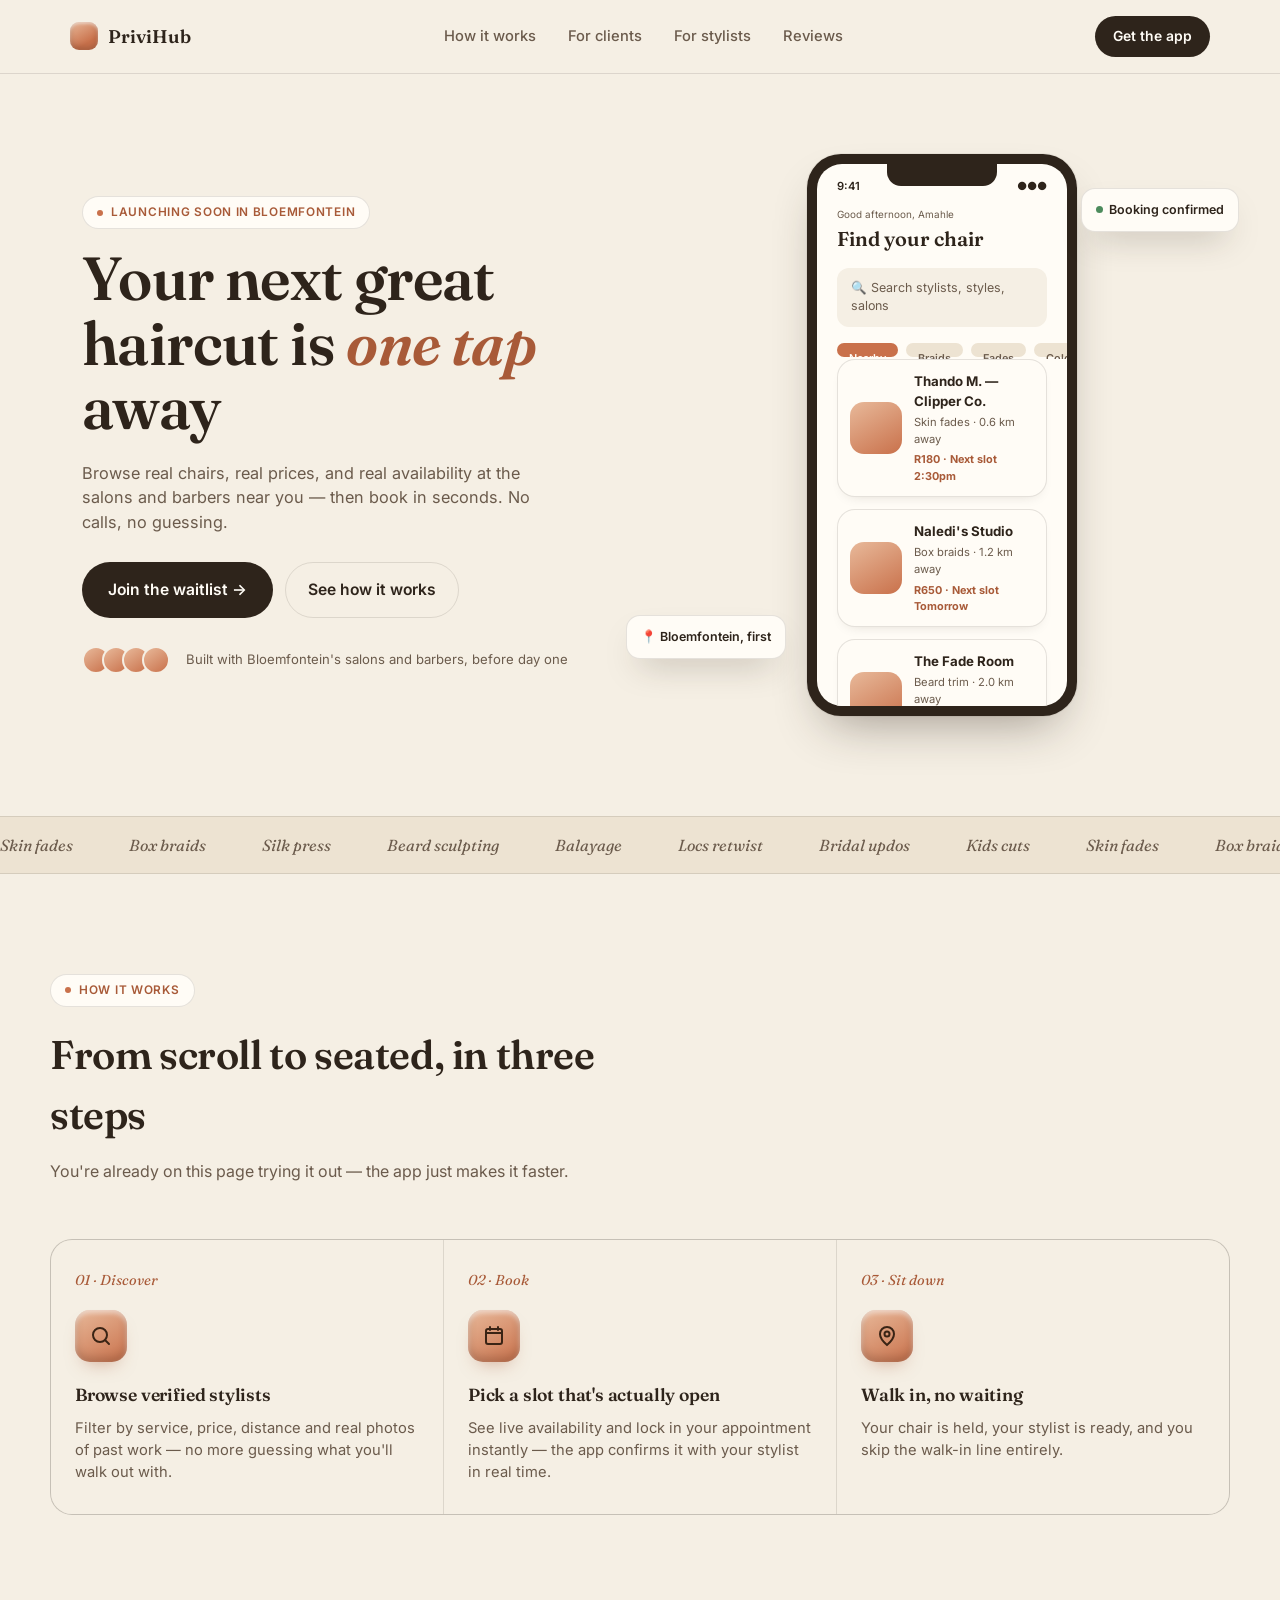
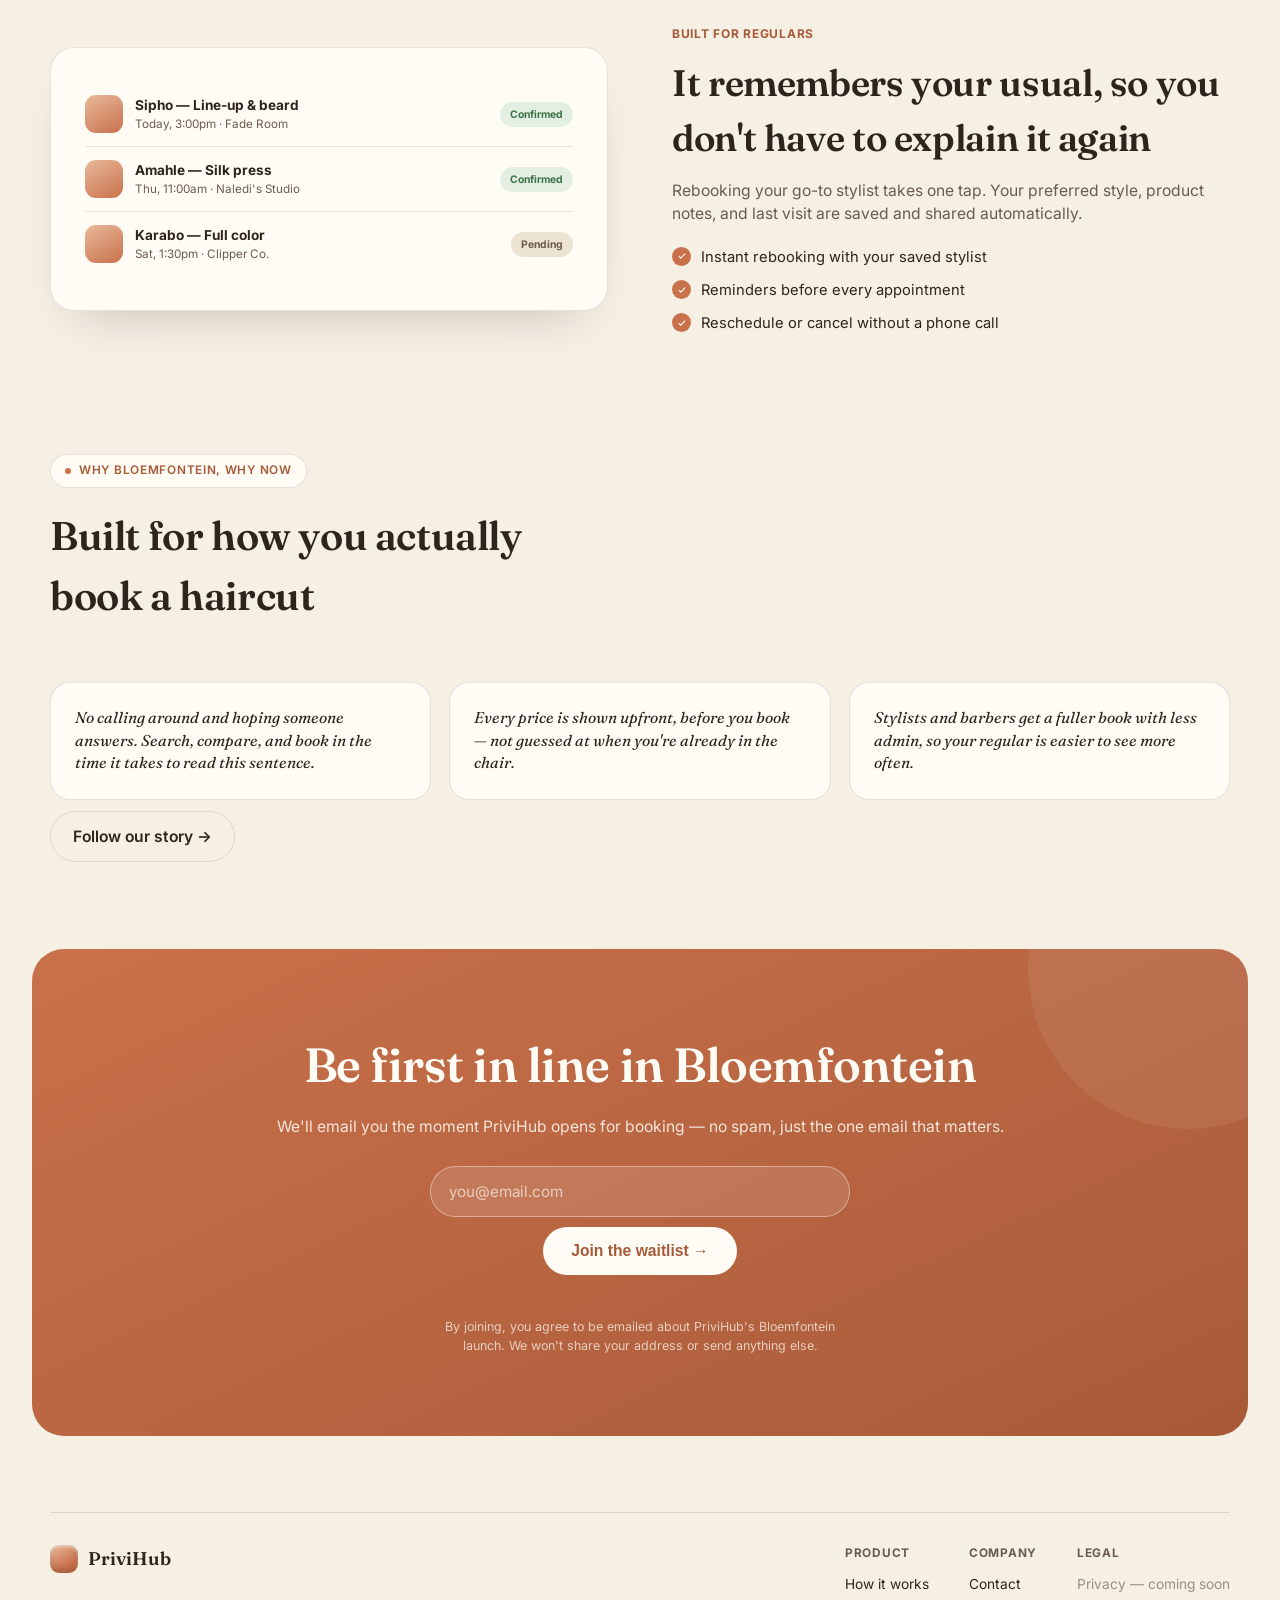
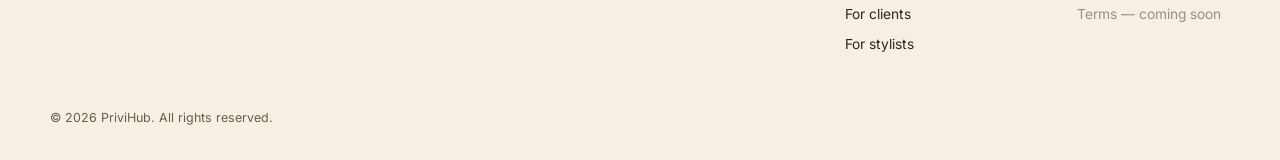
==== index.html @ 1ef3e9f5 "Wire waitlist forms into PriviHub-api instead of Formspree The stylist waitlist form (for-stylists.h" ====
<!DOCTYPE html>
<html lang="en">
<head>
<meta charset="UTF-8">
<meta name="viewport" content="width=device-width, initial-scale=1.0">
<title>PriviHub — Book your chair, on demand</title>
<meta name="description" content="Browse real stylists and barbers near you, see live prices and availability, and book in seconds. Launching soon in Bloemfontein.">
<link rel="canonical" href="https://privihub.app/">
<meta property="og:type" content="website">
<meta property="og:title" content="PriviHub — Book your chair, on demand">
<meta property="og:description" content="Browse real stylists and barbers near you, see live prices and availability, and book in seconds. Launching soon in Bloemfontein.">
<meta property="og:url" content="https://privihub.app/">
<meta property="og:image" content="https://privihub.app/og-image.png">
<meta name="twitter:card" content="summary_large_image">
<meta name="twitter:title" content="PriviHub — Book your chair, on demand">
<meta name="twitter:description" content="Browse real stylists and barbers near you, see live prices and availability, and book in seconds. Launching soon in Bloemfontein.">
<link rel="icon" type="image/svg+xml" href="favicon.svg">
<link rel="stylesheet" href="css/styles.css">
</head>
<body>

<header>
  <nav>
    <a href="index.html" class="logo"><div class="logo-mark"></div>PriviHub</a>
    <div class="nav-links">
      <a href="how-it-works.html">How it works</a>
      <a href="index.html#features">For clients</a>
      <a href="for-stylists.html">For stylists</a>
      <a href="reviews.html">Reviews</a>
    </div>
    <div class="nav-right">
      <a href="index.html#get" class="nav-cta">Get the app</a>
      <button class="nav-toggle" aria-label="Open menu" aria-expanded="false">
        <span></span><span></span><span></span>
      </button>
    </div>
  </nav>
  <div class="mobile-menu">
    <a href="how-it-works.html">How it works</a>
    <a href="index.html#features">For clients</a>
    <a href="for-stylists.html">For stylists</a>
    <a href="reviews.html">Reviews</a>
    <a href="index.html#get" class="nav-cta">Get the app</a>
  </div>
</header>

<section class="hero">
  <div class="hero-copy">
    <div class="eyebrow"><span class="eyebrow-dot"></span>Launching soon in Bloemfontein</div>
    <h1>Your next great haircut is <em>one tap</em> away</h1>
    <p class="lead">Browse real chairs, real prices, and real availability at the salons and barbers near you — then book in seconds. No calls, no guessing.</p>
    <div class="hero-ctas">
      <a href="#get" class="btn-primary">Join the waitlist →</a>
      <a href="how-it-works.html" class="btn-ghost">See how it works</a>
    </div>
    <div class="trust-row">
      <div class="avatars"><span></span><span></span><span></span><span></span></div>
      <span>Built with Bloemfontein's salons and barbers, before day one</span>
    </div>
  </div>

  <div class="hero-visual">
    <div class="phone">
      <div class="phone-screen">
        <div class="phone-notch"></div>
        <div class="phone-status"><span>9:41</span><span>●●●</span></div>
        <div class="app-header">
          <div class="greet">Good afternoon, Amahle</div>
          <div class="name">Find your chair</div>
        </div>
        <div class="app-search">🔍&nbsp;Search stylists, styles, salons</div>
        <div class="cat-row">
          <div class="cat-pill active">Nearby</div>
          <div class="cat-pill">Braids</div>
          <div class="cat-pill">Fades</div>
          <div class="cat-pill">Color</div>
        </div>
        <div class="stylist-card">
          <div class="stylist-thumb"></div>
          <div class="stylist-info">
            <div class="sname">Thando M. — Clipper Co.</div>
            <div class="stag">Skin fades · 0.6 km away</div>
            <div class="srate">R180 · Next slot 2:30pm</div>
          </div>
        </div>
        <div class="stylist-card">
          <div class="stylist-thumb"></div>
          <div class="stylist-info">
            <div class="sname">Naledi's Studio</div>
            <div class="stag">Box braids · 1.2 km away</div>
            <div class="srate">R650 · Next slot Tomorrow</div>
          </div>
        </div>
        <div class="stylist-card">
          <div class="stylist-thumb"></div>
          <div class="stylist-info">
            <div class="sname">The Fade Room</div>
            <div class="stag">Beard trim · 2.0 km away</div>
            <div class="srate">R120 · Next slot 4:00pm</div>
          </div>
        </div>
      </div>
    </div>
    <div class="float-card booked"><span class="dot"></span>Booking confirmed</div>
    <div class="float-card rating">📍 Bloemfontein, first</div>
  </div>
</section>

<div class="ticker-wrap">
  <div class="ticker">
    <span>Skin fades</span><span>Box braids</span><span>Silk press</span><span>Beard sculpting</span><span>Balayage</span><span>Locs retwist</span><span>Bridal updos</span><span>Kids cuts</span>
    <span>Skin fades</span><span>Box braids</span><span>Silk press</span><span>Beard sculpting</span><span>Balayage</span><span>Locs retwist</span><span>Bridal updos</span><span>Kids cuts</span>
  </div>
</div>

<section class="how wrap" id="how">
  <div class="section-head">
    <div class="eyebrow"><span class="eyebrow-dot"></span>How it works</div>
    <h2>From scroll to seated, in three steps</h2>
    <p>You're already on this page trying it out — the app just makes it faster.</p>
  </div>
  <div class="how-grid">
    <div class="how-step">
      <span class="num">01 · Discover</span>
      <div class="clay-icon"><svg viewBox="0 0 24 24" fill="none"><circle cx="11" cy="11" r="7" stroke="#3A2415" stroke-width="2"/><path d="M20 20L16 16" stroke="#3A2415" stroke-width="2" stroke-linecap="round"/></svg></div>
      <h3>Browse verified stylists</h3>
      <p>Filter by service, price, distance and real photos of past work — no more guessing what you'll walk out with.</p>
    </div>
    <div class="how-step">
      <span class="num">02 · Book</span>
      <div class="clay-icon"><svg viewBox="0 0 24 24" fill="none"><rect x="4" y="5" width="16" height="15" rx="2" stroke="#3A2415" stroke-width="2"/><path d="M4 9H20" stroke="#3A2415" stroke-width="2"/><path d="M8 3V6M16 3V6" stroke="#3A2415" stroke-width="2" stroke-linecap="round"/></svg></div>
      <h3>Pick a slot that's actually open</h3>
      <p>See live availability and lock in your appointment instantly — the app confirms it with your stylist in real time.</p>
    </div>
    <div class="how-step">
      <span class="num">03 · Sit down</span>
      <div class="clay-icon"><svg viewBox="0 0 24 24" fill="none"><path d="M12 21C12 21 5 15 5 10a7 7 0 0114 0c0 5-7 11-7 11z" stroke="#3A2415" stroke-width="2"/><circle cx="12" cy="10" r="2.5" stroke="#3A2415" stroke-width="2"/></svg></div>
      <h3>Walk in, no waiting</h3>
      <p>Your chair is held, your stylist is ready, and you skip the walk-in line entirely.</p>
    </div>
  </div>
</section>

<section class="feature-split wrap" id="features">
  <div class="feature-visual">
    <div class="queue-row">
      <div class="queue-avatar"></div>
      <div class="queue-info"><div class="qname">Sipho — Line-up & beard</div><div class="qtime">Today, 3:00pm · Fade Room</div></div>
      <div class="queue-status confirmed">Confirmed</div>
    </div>
    <div class="queue-row">
      <div class="queue-avatar"></div>
      <div class="queue-info"><div class="qname">Amahle — Silk press</div><div class="qtime">Thu, 11:00am · Naledi's Studio</div></div>
      <div class="queue-status confirmed">Confirmed</div>
    </div>
    <div class="queue-row">
      <div class="queue-avatar"></div>
      <div class="queue-info"><div class="qname">Karabo — Full color</div><div class="qtime">Sat, 1:30pm · Clipper Co.</div></div>
      <div class="queue-status">Pending</div>
    </div>
  </div>
  <div class="feature-text">
    <span class="tag">Built for regulars</span>
    <h2>It remembers your usual, so you don't have to explain it again</h2>
    <p>Rebooking your go-to stylist takes one tap. Your preferred style, product notes, and last visit are saved and shared automatically.</p>
    <ul class="check-list">
      <li><span class="tick"><svg viewBox="0 0 24 24" fill="none"><path d="M5 13l4 4L19 7" stroke="white" stroke-width="2.5" stroke-linecap="round" stroke-linejoin="round"/></svg></span>Instant rebooking with your saved stylist</li>
      <li><span class="tick"><svg viewBox="0 0 24 24" fill="none"><path d="M5 13l4 4L19 7" stroke="white" stroke-width="2.5" stroke-linecap="round" stroke-linejoin="round"/></svg></span>Reminders before every appointment</li>
      <li><span class="tick"><svg viewBox="0 0 24 24" fill="none"><path d="M5 13l4 4L19 7" stroke="white" stroke-width="2.5" stroke-linecap="round" stroke-linejoin="round"/></svg></span>Reschedule or cancel without a phone call</li>
    </ul>
  </div>
</section>

<section class="testimonials wrap">
  <div class="section-head">
    <div class="eyebrow"><span class="eyebrow-dot"></span>Why Bloemfontein, why now</div>
    <h2>Built for how you actually book a haircut</h2>
  </div>
  <div class="test-grid">
    <div class="test-card">
      <div class="quote">No calling around and hoping someone answers. Search, compare, and book in the time it takes to read this sentence.</div>
    </div>
    <div class="test-card">
      <div class="quote">Every price is shown upfront, before you book — not guessed at when you're already in the chair.</div>
    </div>
    <div class="test-card">
      <div class="quote">Stylists and barbers get a fuller book with less admin, so your regular is easier to see more often.</div>
    </div>
  </div>
  <div style="margin-top:24px;"><a href="reviews.html" class="btn-ghost">Follow our story →</a></div>
</section>

<section class="final-cta" id="get">
  <h2>Be first in line in Bloemfontein</h2>
  <p>We'll email you the moment PriviHub opens for booking — no spam, just the one email that matters.</p>
  <form class="waitlist-form" data-waitlist-form="api-customer" action="" method="POST">
    <label class="sr-only" for="wl-email-home">Email address</label>
    <input type="email" id="wl-email-home" name="email" placeholder="you@email.com" required>
    <button type="submit" class="btn-white">Join the waitlist →</button>
  </form>
  <p class="form-status" data-waitlist-status role="status" aria-live="polite"></p>
  <p class="form-note">By joining, you agree to be emailed about PriviHub's Bloemfontein launch. We won't share your address or send anything else.</p>
</section>

<footer>
  <div class="footer-grid">
    <a href="index.html" class="logo"><div class="logo-mark"></div>PriviHub</a>
    <div class="footer-cols">
      <div class="footer-col">
        <h4>Product</h4>
        <a href="how-it-works.html">How it works</a>
        <a href="index.html#features">For clients</a>
        <a href="for-stylists.html">For stylists</a>
      </div>
      <div class="footer-col">
        <h4>Company</h4>
        <a href="mailto:hello@privihub.app">Contact</a>
      </div>
      <div class="footer-col">
        <h4>Legal</h4>
        <span class="footer-soon">Privacy — coming soon</span>
        <span class="footer-soon">Terms — coming soon</span>
      </div>
    </div>
  </div>
  <p class="footer-copy">© 2026 PriviHub. All rights reserved.</p>
</footer>

<script src="js/main.js"></script>
</body>
</html>
---- css/styles.css ----
@import url('https://fonts.googleapis.com/css2?family=Fraunces:opsz,wght@9..144,400;9..144,500;9..144,600;9..144,700&family=Inter:wght@400;500;600;700&display=swap');

:root{
  --cream: #F5EFE4;
  --cream-deep: #EDE3D2;
  --terracotta: #C9714B;
  --terracotta-deep: #A85A38;
  --clay-light: #E8B99A;
  --ink: #2E241B;
  --ink-soft: #6B5B4C;
  --line: rgba(46,36,27,0.12);
  --white: #FFFCF6;
}

*{box-sizing:border-box; margin:0; padding:0;}
html{scroll-behavior:smooth;}
body{
  background:var(--cream);
  color:var(--ink);
  font-family:'Inter', sans-serif;
  line-height:1.5;
  overflow-x:hidden;
}
h1,h2,h3, .display{
  font-family:'Fraunces', serif;
  font-weight:600;
  letter-spacing:-0.01em;
  color:var(--ink);
}
a{color:inherit; text-decoration:none;}
img{max-width:100%; display:block;}
.wrap{max-width:1180px; margin:0 auto; padding:0 24px;}
section{position:relative;}
@media (min-width:640px){ .wrap{padding:0 32px;} }

/* ---------- NAV ---------- */
header{
  position:sticky; top:0; z-index:60;
  background:rgba(245,239,228,0.92);
  backdrop-filter:blur(10px);
  border-bottom:1px solid var(--line);
}
nav{
  display:flex; align-items:center; justify-content:space-between;
  padding:16px 20px; max-width:1180px; margin:0 auto;
}
.logo{
  display:flex; align-items:center; gap:10px;
  font-family:'Fraunces', serif; font-weight:600; font-size:1.15rem;
}
.logo-mark{
  width:28px; height:28px; border-radius:9px; flex-shrink:0;
  background:linear-gradient(150deg, var(--clay-light), var(--terracotta) 70%);
  box-shadow: inset 0 -3px 6px rgba(0,0,0,0.18), inset 0 2px 3px rgba(255,255,255,0.5);
}
.nav-links{display:flex; gap:32px; font-size:0.92rem; font-weight:500; color:var(--ink-soft);}
.nav-links a:hover{color:var(--ink);}
.nav-links a.active{color:var(--terracotta-deep);}
.nav-cta{
  background:var(--ink); color:var(--white);
  padding:10px 18px; border-radius:100px;
  font-size:0.87rem; font-weight:600; white-space:nowrap;
}
.nav-right{display:flex; align-items:center; gap:14px;}

.nav-toggle{
  display:flex; flex-direction:column; justify-content:center; gap:5px;
  width:38px; height:38px; border:1px solid var(--line); border-radius:10px;
  background:var(--white); cursor:pointer; padding:0;
}
.nav-toggle span{
  display:block; width:16px; height:2px; background:var(--ink); margin:0 auto;
  transition:transform .2s ease, opacity .2s ease;
}
.nav-toggle.open span:nth-child(1){transform:translateY(7px) rotate(45deg);}
.nav-toggle.open span:nth-child(2){opacity:0;}
.nav-toggle.open span:nth-child(3){transform:translateY(-7px) rotate(-45deg);}

.mobile-menu{
  display:none; position:fixed; inset:0; top:65px; z-index:55;
  background:var(--cream); padding:28px 24px;
  flex-direction:column; gap:4px;
}
.mobile-menu.open{display:flex;}
.mobile-menu a{
  font-family:'Fraunces', serif; font-size:1.5rem; padding:14px 4px;
  border-bottom:1px solid var(--line); color:var(--ink);
}
.mobile-menu .nav-cta{
  margin-top:20px; text-align:center; font-family:'Inter',sans-serif;
}

@media (min-width:860px){
  .nav-links{display:flex;}
  .nav-toggle{display:none;}
  .mobile-menu{display:none !important;}
}
@media (max-width:859px){
  .nav-links{display:none;}
}

/* ---------- SHARED BUTTONS ---------- */
.btn-primary{
  background:var(--ink); color:var(--white);
  padding:15px 26px; border-radius:100px;
  font-weight:600; font-size:0.98rem;
  display:inline-flex; align-items:center; gap:8px;
  transition:transform .15s ease, background .15s ease;
  border:none; cursor:pointer;
}
.btn-primary:hover{ background:var(--terracotta-deep); transform:translateY(-1px);}
.btn-ghost{
  background:transparent; color:var(--ink);
  padding:15px 22px; border-radius:100px;
  font-weight:600; font-size:0.98rem;
  border:1.5px solid var(--line);
  transition:border-color .15s ease, background .15s ease;
}
.btn-ghost:hover{ border-color:var(--terracotta); background:var(--white); }
.btn-white{
  background:var(--white); color:var(--terracotta-deep);
  padding:15px 28px; border-radius:100px; font-weight:700; font-size:0.98rem;
  transition:transform .15s ease; display:inline-block;
}
.btn-white:hover{transform:translateY(-1px);}
.btn-outline-white{
  background:transparent; color:var(--white); border:1.5px solid rgba(255,255,255,0.5);
  padding:15px 26px; border-radius:100px; font-weight:600; font-size:0.98rem; display:inline-block;
}

/* ---------- EYEBROW / SECTION HEAD ---------- */
.eyebrow{
  display:inline-flex; align-items:center; gap:8px;
  font-size:0.74rem; font-weight:600; letter-spacing:0.06em; text-transform:uppercase;
  color:var(--terracotta-deep);
  background:var(--white);
  border:1px solid var(--line);
  padding:7px 14px; border-radius:100px;
  margin-bottom:18px;
}
.eyebrow-dot{width:6px; height:6px; border-radius:50%; background:var(--terracotta); flex-shrink:0;}
.section-head{max-width:560px; margin-bottom:44px;}
.section-head h2{font-size:clamp(1.7rem, 4vw, 2.5rem); margin-bottom:14px;}
.section-head p{color:var(--ink-soft); font-size:1rem;}
@media (min-width:640px){ .section-head{margin-bottom:56px;} }

/* ---------- HERO (index) ---------- */
.hero{
  padding:48px 20px 32px;
  display:grid; grid-template-columns:1fr; gap:36px; align-items:center;
  max-width:1180px; margin:0 auto;
}
.hero h1{
  font-size:clamp(2.1rem, 7vw, 3.8rem);
  line-height:1.06;
  margin-bottom:20px;
}
.hero h1 em{ font-style:italic; color:var(--terracotta-deep); }
.hero p.lead{
  font-size:1.02rem; color:var(--ink-soft); max-width:460px; margin-bottom:28px;
}
.hero-ctas{display:flex; gap:12px; flex-wrap:wrap; margin-bottom:26px;}
.trust-row{ display:flex; gap:16px; align-items:center; color:var(--ink-soft); font-size:0.82rem; flex-wrap:wrap;}
.avatars{display:flex;}
.avatars span{
  width:28px; height:28px; border-radius:50%;
  border:2px solid var(--cream);
  margin-left:-8px;
  background:linear-gradient(145deg, var(--clay-light), var(--terracotta));
}
.avatars span:first-child{margin-left:0;}

.hero-visual{position:relative; display:flex; justify-content:center;}
.phone{
  width:230px; max-width:78vw; background:var(--ink); border-radius:34px;
  padding:10px; box-shadow:0 24px 50px -20px rgba(46,36,27,0.45), 0 0 0 1px rgba(46,36,27,0.06);
}
.phone-screen{
  background:var(--white); border-radius:25px; overflow:hidden;
  aspect-ratio:9/19.5; position:relative; display:flex; flex-direction:column;
}
.phone-status{
  display:flex; justify-content:space-between; padding:12px 18px 4px;
  font-size:0.62rem; font-weight:600; color:var(--ink);
}
.app-header{padding:4px 18px 10px;}
.app-header .greet{font-size:0.62rem; color:var(--ink-soft); margin-bottom:2px;}
.app-header .name{font-family:'Fraunces',serif; font-size:1.05rem; font-weight:600;}
.app-search{
  margin:0 18px 12px; background:var(--cream); border-radius:12px;
  padding:9px 12px; font-size:0.66rem; color:var(--ink-soft);
  display:flex; align-items:center; gap:6px;
}
.cat-row{display:flex; gap:6px; padding:0 18px 12px; overflow:hidden;}
.cat-pill{
  font-size:0.58rem; font-weight:600; padding:6px 10px; border-radius:100px;
  background:var(--cream-deep); color:var(--ink-soft); white-space:nowrap;
}
.cat-pill.active{background:var(--terracotta); color:var(--white);}
.stylist-card{
  margin:0 18px 9px; background:var(--white); border:1px solid var(--line);
  border-radius:15px; padding:10px; display:flex; gap:10px; align-items:center;
  box-shadow:0 6px 14px -10px rgba(46,36,27,0.25);
}
.stylist-thumb{
  width:42px; height:42px; border-radius:11px; flex-shrink:0;
  background:linear-gradient(150deg, var(--clay-light), var(--terracotta));
}
.stylist-info .sname{font-size:0.68rem; font-weight:700;}
.stylist-info .stag{font-size:0.58rem; color:var(--ink-soft); margin-top:2px;}
.stylist-info .srate{font-size:0.56rem; color:var(--terracotta-deep); font-weight:700; margin-top:4px;}
.phone-notch{
  position:absolute; top:0; left:50%; transform:translateX(-50%);
  width:90px; height:18px; background:var(--ink); border-radius:0 0 14px 14px;
}
.float-card{
  position:absolute; background:var(--white); border-radius:14px;
  padding:9px 12px; box-shadow:0 16px 34px -14px rgba(46,36,27,0.35);
  border:1px solid var(--line); font-size:0.66rem; font-weight:600;
  display:flex; align-items:center; gap:6px;
}
.float-card.booked{ top:6%; right:0%; }
.float-card.booked .dot{width:7px; height:7px; border-radius:50%; background:#4C8B5C;}
.float-card.rating{ bottom:10%; left:0%; }

@media (min-width:860px){
  .hero{grid-template-columns:1.05fr 0.95fr; padding:80px 32px 40px; gap:40px;}
  .hero-ctas{margin-bottom:28px;}
  .phone{width:270px;}
  .phone-status{padding:14px 20px 6px; font-size:0.7rem;}
  .app-header{padding:6px 20px 14px;}
  .app-header .name{font-size:1.25rem;}
  .app-search{margin:0 20px 16px; padding:11px 14px; font-size:0.78rem;}
  .cat-row{padding:0 20px 16px; gap:8px;}
  .cat-pill{font-size:0.68rem; padding:7px 12px;}
  .stylist-card{margin:0 20px 12px; padding:12px; border-radius:18px; gap:12px;}
  .stylist-thumb{width:52px; height:52px; border-radius:14px;}
  .stylist-info .sname{font-size:0.83rem;}
  .stylist-info .stag{font-size:0.7rem;}
  .stylist-info .srate{font-size:0.68rem;}
  .phone-notch{width:110px; height:22px;}
  .float-card{padding:12px 14px; font-size:0.78rem;}
  .float-card.booked{right:-8%;}
  .float-card.rating{left:-12%;}
}
@media (max-width:859px){ .float-card{display:none;} }

/* ---------- PAGE HERO (sub-pages) ---------- */
.page-hero{
  padding:56px 20px 40px; text-align:left; max-width:1180px; margin:0 auto;
}
.page-hero h1{font-size:clamp(2rem, 6vw, 3.1rem); margin-bottom:16px; max-width:680px;}
.page-hero p{color:var(--ink-soft); font-size:1.02rem; max-width:520px;}
@media (min-width:860px){ .page-hero{padding:76px 32px 48px;} }

/* ---------- TICKER ---------- */
.ticker-wrap{
  border-top:1px solid var(--line); border-bottom:1px solid var(--line);
  padding:16px 0; margin-top:44px; overflow:hidden; background:var(--cream-deep);
}
.ticker{display:flex; gap:40px; white-space:nowrap; animation:scroll 26s linear infinite; width:max-content;}
.ticker span{font-family:'Fraunces',serif; font-size:0.92rem; color:var(--ink-soft); font-style:italic;}
@keyframes scroll{ from{transform:translateX(0);} to{transform:translateX(-50%);} }
@media (min-width:640px){ .ticker-wrap{margin-top:60px;} .ticker{gap:56px;} .ticker span{font-size:1rem;} }
@media (prefers-reduced-motion: reduce){ .ticker{animation:none;} }

/* ---------- HOW IT WORKS ---------- */
.how{padding:64px 0 56px;}
.how-grid{
  display:grid; grid-template-columns:1fr; gap:1px;
  background:var(--line); border-radius:22px; overflow:hidden; border:1px solid var(--line);
}
.how-step{ background:var(--cream); padding:30px 24px; }
.how-step .num{
  font-family:'Fraunces', serif; font-style:italic; font-size:0.9rem;
  color:var(--terracotta-deep); margin-bottom:18px; display:block;
}
.clay-icon{
  width:52px; height:52px; border-radius:15px; margin-bottom:20px;
  display:flex; align-items:center; justify-content:center;
  background:linear-gradient(150deg, var(--clay-light) 0%, var(--terracotta) 100%);
  box-shadow: inset 0 -5px 10px rgba(0,0,0,0.16), inset 0 3px 5px rgba(255,255,255,0.55), 0 10px 18px -10px rgba(169,90,56,0.5);
}
.clay-icon svg{width:24px; height:24px;}
.how-step h3{font-size:1.1rem; margin-bottom:9px;}
.how-step p{color:var(--ink-soft); font-size:0.92rem;}
@media (min-width:640px){ .how{padding:100px 0 90px;} }
@media (min-width:800px){ .how-grid{grid-template-columns:repeat(3,1fr);} }

/* ---------- FEATURE SPLIT ---------- */
.feature-split{
  padding:16px 0 64px;
  display:grid; grid-template-columns:1fr; gap:32px; align-items:center;
}
.feature-split.reverse .feature-visual{order:2;}
.feature-split.reverse .feature-text{order:1;}
.feature-visual{
  background:var(--white); border:1px solid var(--line); border-radius:24px;
  padding:24px; box-shadow:0 24px 50px -30px rgba(46,36,27,0.3);
}
.queue-row{
  display:flex; align-items:center; gap:12px; padding:13px 0;
  border-bottom:1px solid var(--line);
}
.queue-row:last-child{border-bottom:none;}
.queue-avatar{width:38px; height:38px; border-radius:11px; background:linear-gradient(150deg, var(--clay-light), var(--terracotta)); flex-shrink:0;}
.queue-info{flex:1; min-width:0;}
.queue-info .qname{font-size:0.85rem; font-weight:700;}
.queue-info .qtime{font-size:0.73rem; color:var(--ink-soft);}
.queue-status{
  font-size:0.65rem; font-weight:700; padding:5px 10px; border-radius:100px;
  background:var(--cream-deep); color:var(--ink-soft); white-space:nowrap;
}
.queue-status.confirmed{ background:#E4EFE3; color:#3E7248;}
.feature-text .tag{
  font-size:0.75rem; font-weight:700; text-transform:uppercase; letter-spacing:0.06em;
  color:var(--terracotta-deep); margin-bottom:12px; display:block;
}
.feature-text h2{font-size:clamp(1.6rem,4vw,2.3rem); margin-bottom:14px;}
.feature-text p{color:var(--ink-soft); margin-bottom:20px; font-size:0.98rem;}
.check-list{display:flex; flex-direction:column; gap:11px;}
.check-list li{display:flex; gap:10px; align-items:flex-start; font-size:0.92rem; list-style:none;}
.check-list .tick{
  width:19px; height:19px; border-radius:50%; background:var(--terracotta);
  flex-shrink:0; display:flex; align-items:center; justify-content:center; margin-top:1px;
}
.check-list .tick svg{width:10px; height:10px;}
@media (min-width:860px){
  .feature-split{grid-template-columns:1fr 1fr; gap:64px; padding:20px 0 100px;}
  .feature-split.reverse .feature-visual{order:1;}
  .feature-split.reverse .feature-text{order:2;}
  .feature-visual{padding:34px;}
}

/* ---------- STAT STRIP ---------- */
.stat-strip{
  display:grid; grid-template-columns:1fr 1fr; gap:1px;
  background:var(--line); border:1px solid var(--line); border-radius:22px; overflow:hidden;
  margin:16px 0 64px;
}
.stat-cell{background:var(--white); padding:26px 22px; text-align:left;}
.stat-cell .stat-num{font-family:'Fraunces',serif; font-size:2rem; color:var(--terracotta-deep); margin-bottom:4px;}
.stat-cell .stat-label{font-size:0.82rem; color:var(--ink-soft);}
@media (min-width:640px){ .stat-strip{grid-template-columns:repeat(4,1fr); margin:20px 0 90px;} .stat-cell{padding:30px 26px;} }

/* ---------- TESTIMONIALS ---------- */
.testimonials{padding:16px 0 64px;}
.test-grid{display:grid; grid-template-columns:1fr; gap:18px;}
.test-card{
  background:var(--white); border:1px solid var(--line); border-radius:20px;
  padding:24px; display:flex; flex-direction:column; gap:16px;
}
.test-card .quote{font-family:'Fraunces', serif; font-size:0.98rem; line-height:1.45; font-style:italic;}
.test-person{display:flex; align-items:center; gap:10px;}
.test-avatar{width:34px; height:34px; border-radius:50%; background:linear-gradient(150deg, var(--clay-light), var(--terracotta)); flex-shrink:0;}
.test-person .pname{font-size:0.83rem; font-weight:700;}
.test-person .prole{font-size:0.73rem; color:var(--ink-soft);}
.test-card .stars{color:var(--terracotta); font-size:0.85rem; letter-spacing:2px;}
@media (min-width:640px){ .testimonials{padding:20px 0 100px;} }
@media (min-width:700px){ .test-grid{grid-template-columns:repeat(2,1fr);} }
@media (min-width:960px){ .test-grid{grid-template-columns:repeat(3,1fr);} }

/* ---------- FAQ (accordion) ---------- */
.faq{padding:16px 0 64px;}
.faq-list{display:flex; flex-direction:column; border-top:1px solid var(--line);}
.faq-item{border-bottom:1px solid var(--line);}
.faq-q{
  width:100%; text-align:left; background:none; border:none; cursor:pointer;
  padding:20px 4px; display:flex; justify-content:space-between; align-items:center; gap:16px;
  font-family:'Fraunces', serif; font-size:1.02rem; color:var(--ink);
}
.faq-q .plus{
  width:24px; height:24px; border-radius:50%; border:1.5px solid var(--line);
  flex-shrink:0; position:relative; transition:transform .2s ease, border-color .2s ease;
}
.faq-q .plus::before, .faq-q .plus::after{
  content:''; position:absolute; background:var(--ink); top:50%; left:50%;
}
.faq-q .plus::before{width:10px; height:1.5px; transform:translate(-50%,-50%);}
.faq-q .plus::after{width:1.5px; height:10px; transform:translate(-50%,-50%); transition:opacity .2s ease;}
.faq-item.open .faq-q .plus{transform:rotate(180deg); border-color:var(--terracotta);}
.faq-item.open .faq-q .plus::after{opacity:0;}
.faq-a{
  max-height:0; overflow:hidden; transition:max-height .25s ease;
}
.faq-a p{color:var(--ink-soft); font-size:0.92rem; padding:0 4px 20px; max-width:640px;}
@media (min-width:640px){ .faq{padding:20px 0 100px;} }

/* ---------- FINAL CTA ---------- */
.final-cta{
  margin:0 16px 16px; border-radius:26px;
  background:linear-gradient(155deg, var(--terracotta) 0%, var(--terracotta-deep) 100%);
  padding:52px 26px; text-align:center; position:relative; overflow:hidden;
}
.final-cta::before{
  content:''; position:absolute; width:320px; height:320px; border-radius:50%;
  background:rgba(255,255,255,0.07); top:-140px; right:-100px;
}
.final-cta h2{ color:var(--white); font-size:clamp(1.7rem,6vw,3rem); margin-bottom:14px; position:relative;}
.final-cta p{ color:rgba(255,252,246,0.85); font-size:0.98rem; margin-bottom:28px; position:relative;}
.final-ctas{display:flex; gap:12px; justify-content:center; flex-wrap:wrap; position:relative;}
@media (min-width:640px){ .final-cta{margin:0 32px 32px; border-radius:32px; padding:80px 48px;} }

/* ---------- WAITLIST FORM ---------- */
.waitlist-form{
  display:flex; gap:10px; flex-wrap:wrap; justify-content:center;
  max-width:420px; margin:0 auto; position:relative;
}
.waitlist-form:has(input[type="tel"]){max-width:640px;}
.waitlist-form input[type="email"],
.waitlist-form input[type="text"],
.waitlist-form input[type="tel"]{
  flex:1; min-width:220px; padding:15px 18px; border-radius:100px;
  border:1.5px solid rgba(255,255,255,0.4); background:rgba(255,255,255,0.12);
  color:var(--white); font-size:0.95rem; font-family:'Inter', sans-serif;
}
.waitlist-form input[type="email"]::placeholder,
.waitlist-form input[type="text"]::placeholder,
.waitlist-form input[type="tel"]::placeholder{color:rgba(255,252,246,0.65);}
.waitlist-form input[type="email"]:focus,
.waitlist-form input[type="text"]:focus,
.waitlist-form input[type="tel"]:focus{outline:none; border-color:var(--white); background:rgba(255,255,255,0.18);}
.waitlist-form button{border:none; cursor:pointer;}
.waitlist-form button:disabled{opacity:0.6; cursor:default;}
.final-cta .form-status{
  margin-bottom:0; margin-top:16px; min-height:1.2em;
  font-size:0.88rem; font-weight:600; color:var(--white);
}
.final-cta .form-status.error{color:#FFDCD3;}
.final-cta .form-note{
  margin-bottom:0; margin-top:10px; max-width:420px; margin-left:auto; margin-right:auto;
  font-size:0.78rem; color:rgba(255,252,246,0.7);
}
.sr-only{
  position:absolute; width:1px; height:1px; padding:0; margin:-1px;
  overflow:hidden; clip:rect(0,0,0,0); white-space:nowrap; border:0;
}

/* ---------- FOOTER ---------- */
footer{padding:44px 20px 32px;}
.footer-grid{
  max-width:1180px; margin:0 auto; display:flex; flex-direction:column; gap:28px;
  border-top:1px solid var(--line); padding-top:32px;
}
.footer-cols{display:flex; gap:40px; flex-wrap:wrap;}
.footer-col h4{font-size:0.74rem; text-transform:uppercase; letter-spacing:0.06em; color:var(--ink-soft); margin-bottom:12px;}
.footer-col a{display:block; font-size:0.86rem; color:var(--ink); margin-bottom:9px;}
.footer-col a:hover{color:var(--terracotta-deep);}
.footer-soon{display:block; font-size:0.86rem; color:var(--ink-soft); margin-bottom:9px; opacity:0.65;}
.footer-copy{font-size:0.78rem; color:var(--ink-soft); margin-top:28px; max-width:1180px; margin-left:auto; margin-right:auto; padding-top:18px;}
@media (min-width:700px){
  .footer-grid{flex-direction:row; justify-content:space-between; align-items:flex-start;}
}

/* ---------- ACCESSIBILITY ---------- */
a:focus-visible, button:focus-visible{
  outline:2px solid var(--terracotta-deep); outline-offset:2px;
}
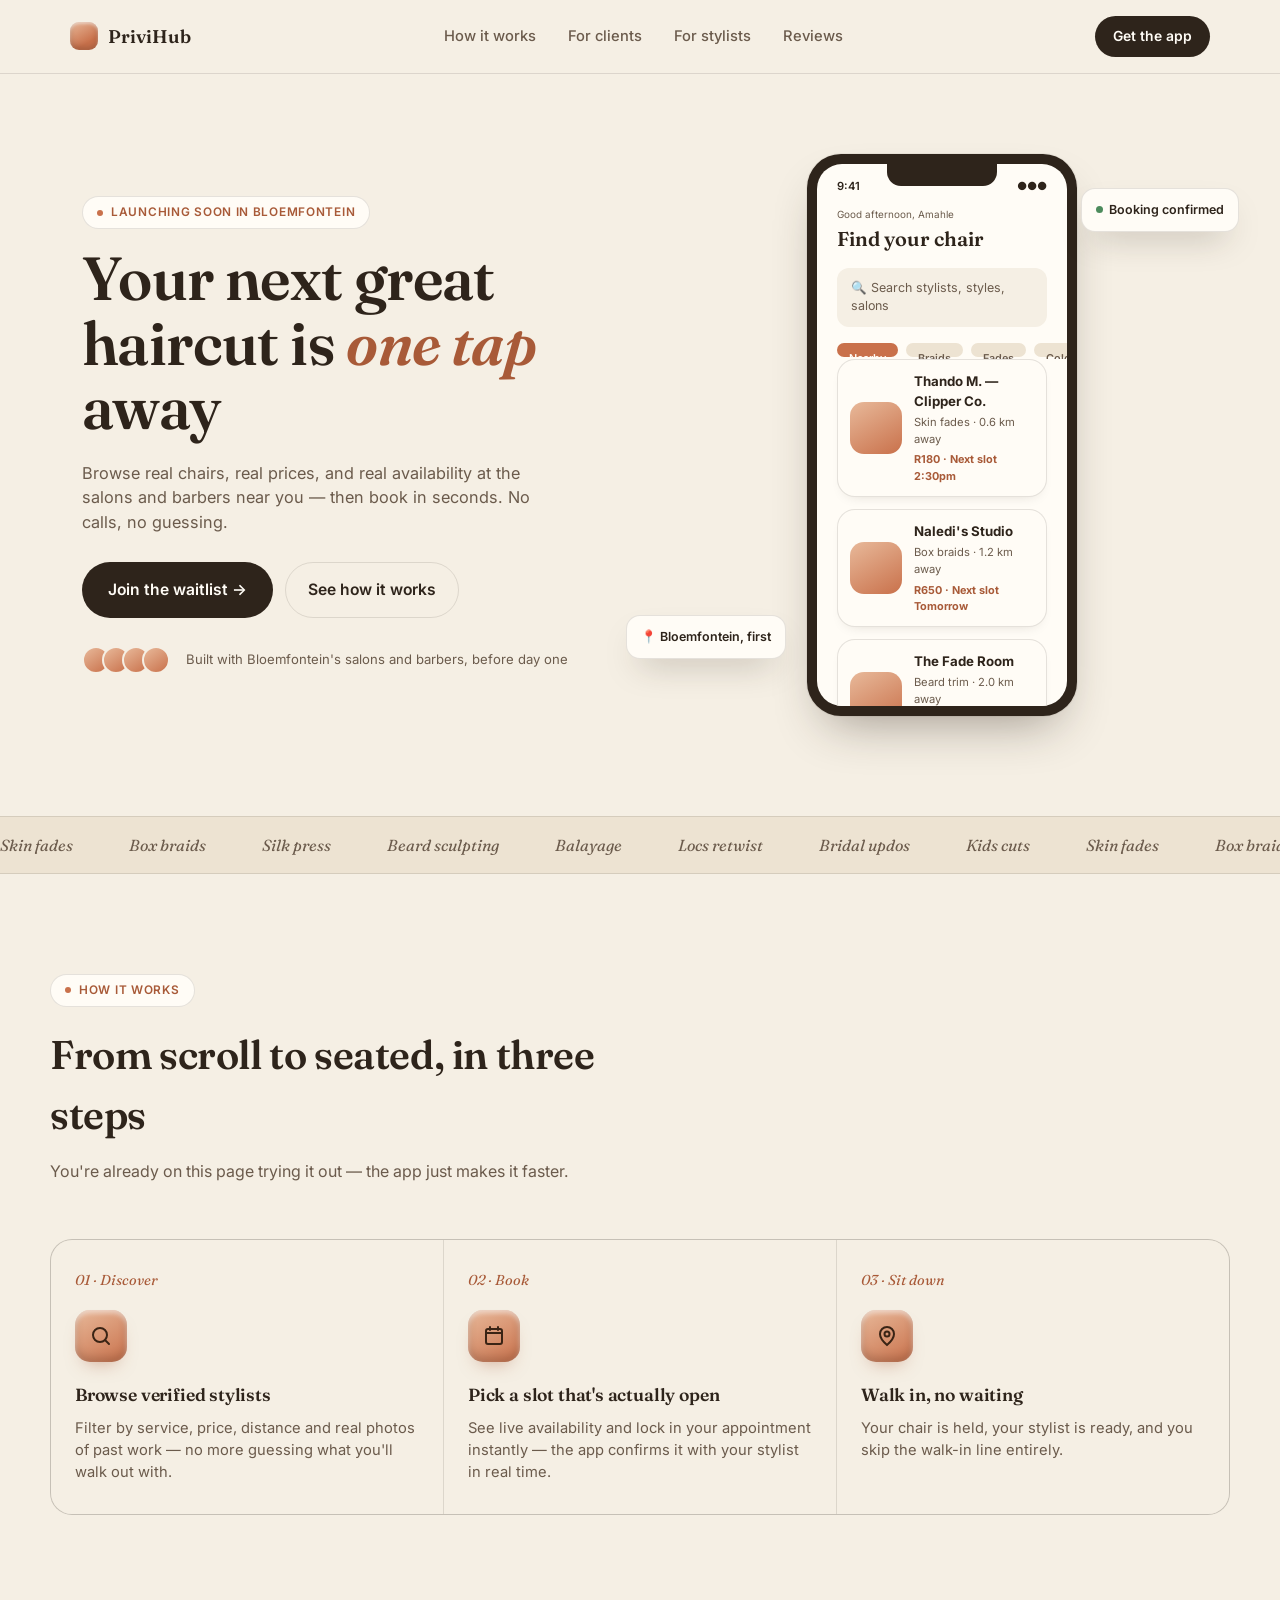
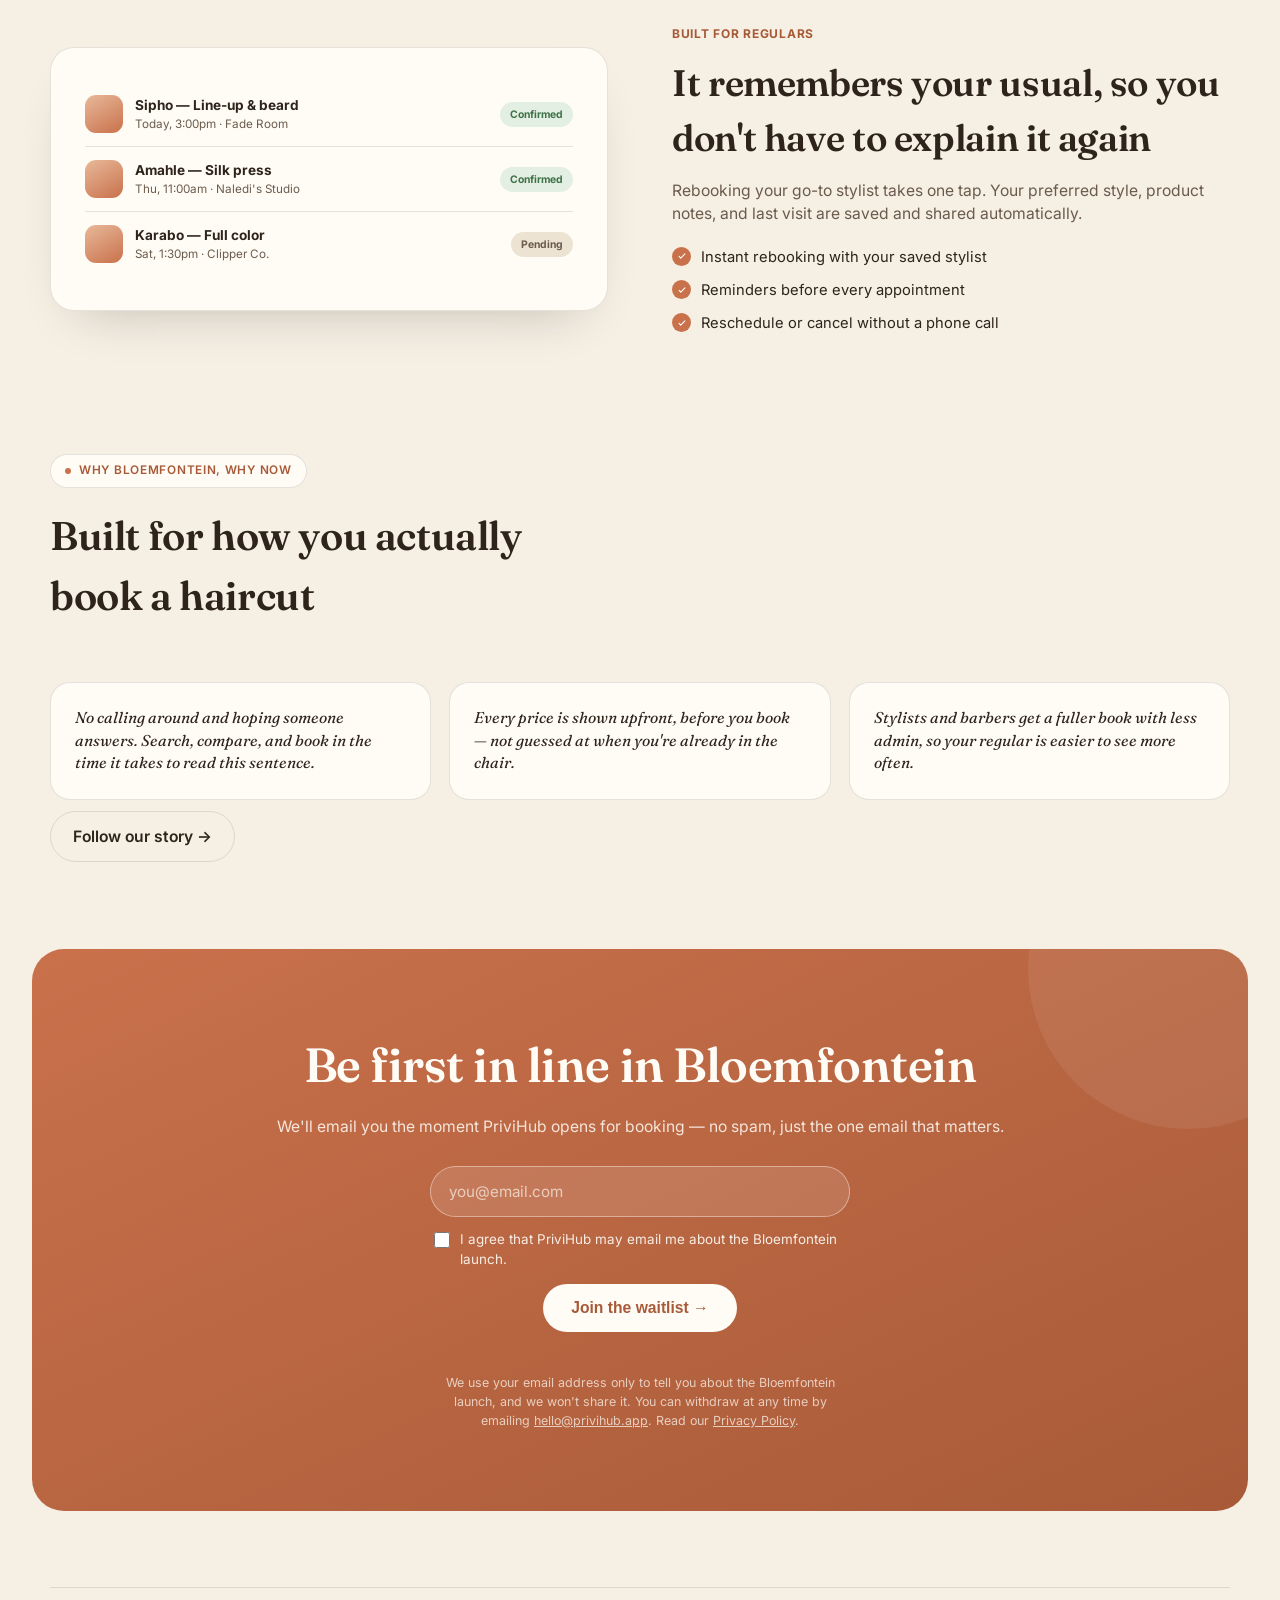
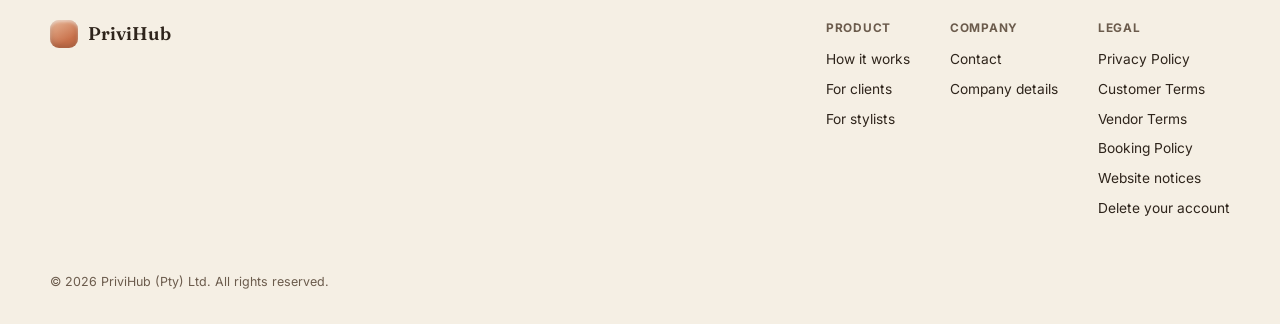
==== commit 044d2a8d: "Add draft legal pages, waitlist consent checkbox and footer legal links Co-Authored-By: Claude Sonne" ====
--- a/index.html
+++ b/index.html
@@ -196,10 +196,11 @@
   <form class="waitlist-form" data-waitlist-form="api-customer" action="" method="POST">
     <label class="sr-only" for="wl-email-home">Email address</label>
     <input type="email" id="wl-email-home" name="email" placeholder="you@email.com" required>
+    <label class="consent" for="wl-consent-home"><input type="checkbox" id="wl-consent-home" name="consent" required> <span>I agree that PriviHub may email me about the Bloemfontein launch.</span></label>
     <button type="submit" class="btn-white">Join the waitlist →</button>
   </form>
   <p class="form-status" data-waitlist-status role="status" aria-live="polite"></p>
-  <p class="form-note">By joining, you agree to be emailed about PriviHub's Bloemfontein launch. We won't share your address or send anything else.</p>
+  <p class="form-note">We use your email address only to tell you about the Bloemfontein launch, and we won't share it. You can withdraw at any time by emailing <a href="mailto:hello@privihub.app">hello@privihub.app</a>. Read our <a href="privacy.html">Privacy Policy</a>.</p>
 </section>
 
 <footer>
@@ -215,15 +216,20 @@
       <div class="footer-col">
         <h4>Company</h4>
         <a href="mailto:hello@privihub.app">Contact</a>
+        <a href="legal.html#company-details">Company details</a>
       </div>
       <div class="footer-col">
         <h4>Legal</h4>
-        <span class="footer-soon">Privacy — coming soon</span>
-        <span class="footer-soon">Terms — coming soon</span>
-      </div>
-    </div>
-  </div>
-  <p class="footer-copy">© 2026 PriviHub. All rights reserved.</p>
+        <a href="privacy.html">Privacy Policy</a>
+        <a href="terms.html">Customer Terms</a>
+        <a href="vendor-terms.html">Vendor Terms</a>
+        <a href="booking-policy.html">Booking Policy</a>
+        <a href="legal.html">Website notices</a>
+        <a href="delete-account.html">Delete your account</a>
+      </div>
+    </div>
+  </div>
+  <p class="footer-copy">© 2026 PriviHub (Pty) Ltd. All rights reserved.</p>
 </footer>
 
 <script src="js/main.js"></script>
--- a/css/styles.css
+++ b/css/styles.css
@@ -456,3 +456,33 @@
 a:focus-visible, button:focus-visible{
   outline:2px solid var(--terracotta-deep); outline-offset:2px;
 }
+
+
+/* ---------- WAITLIST CONSENT ---------- */
+.waitlist-form .consent{
+  flex-basis:100%; display:flex; gap:10px; align-items:flex-start; justify-content:center;
+  text-align:left; font-size:0.84rem; color:rgba(255,252,246,0.9); cursor:pointer; margin:2px 4px 4px;
+}
+.waitlist-form .consent input{margin-top:3px; width:16px; height:16px; flex-shrink:0; accent-color:var(--white);}
+.final-cta .form-note a{text-decoration:underline; color:inherit;}
+
+/* ---------- LEGAL PAGES ---------- */
+.draft-banner{
+  background:#FFF3C4; color:#5A4500; text-align:center; font-size:0.84rem; font-weight:600;
+  padding:10px 20px; border-bottom:1px solid #E6D08A;
+}
+.legal{max-width:820px; padding-bottom:72px;}
+.legal h2{font-size:1.45rem; margin:44px 0 14px; scroll-margin-top:90px;}
+.legal h3{font-size:1.08rem; margin:26px 0 10px;}
+.legal p{color:var(--ink); font-size:0.98rem; line-height:1.7; margin-bottom:14px;}
+.legal a{color:var(--terracotta-deep); text-decoration:underline;}
+.legal ul{margin:0 0 16px 22px; padding:0;}
+.legal li{font-size:0.98rem; line-height:1.65; margin-bottom:8px;}
+.legal .clause{display:flex; gap:14px;}
+.legal .clause .num{flex:0 0 3.2rem; font-weight:700; color:var(--ink-soft);}
+.legal .table-wrap{overflow-x:auto; margin:0 0 22px; border:1px solid var(--line); border-radius:14px; background:var(--white);}
+.legal table{border-collapse:collapse; width:100%; min-width:520px; font-size:0.9rem;}
+.legal th{background:var(--cream-deep); text-align:left; font-weight:700; padding:11px 14px;}
+.legal td{padding:11px 14px; border-top:1px solid var(--line); vertical-align:top; line-height:1.55;}
+mark.ph{background:#FFE98A; color:#3A2D00; padding:0 4px; border-radius:4px; font-weight:600;}
+@media (max-width:540px){ .legal .clause{flex-direction:column; gap:2px;} .legal .clause .num{flex:none;} }
